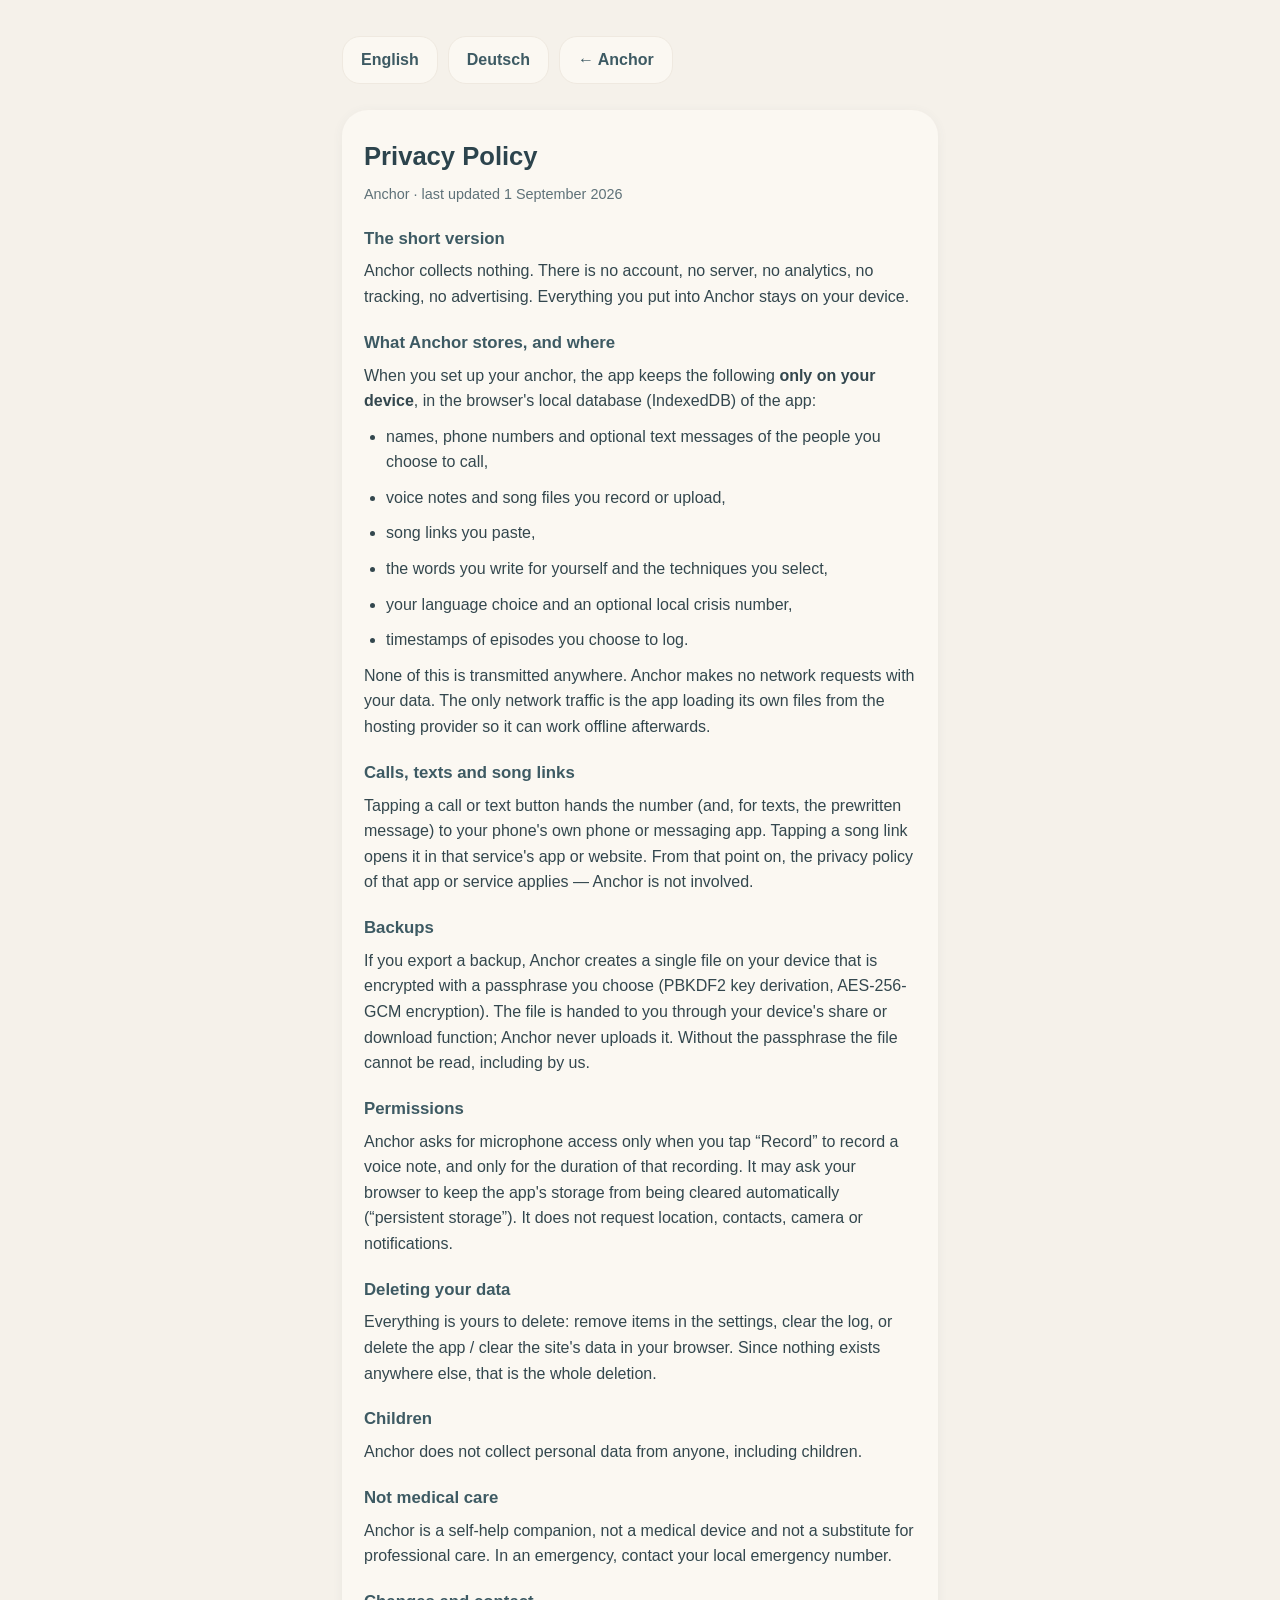
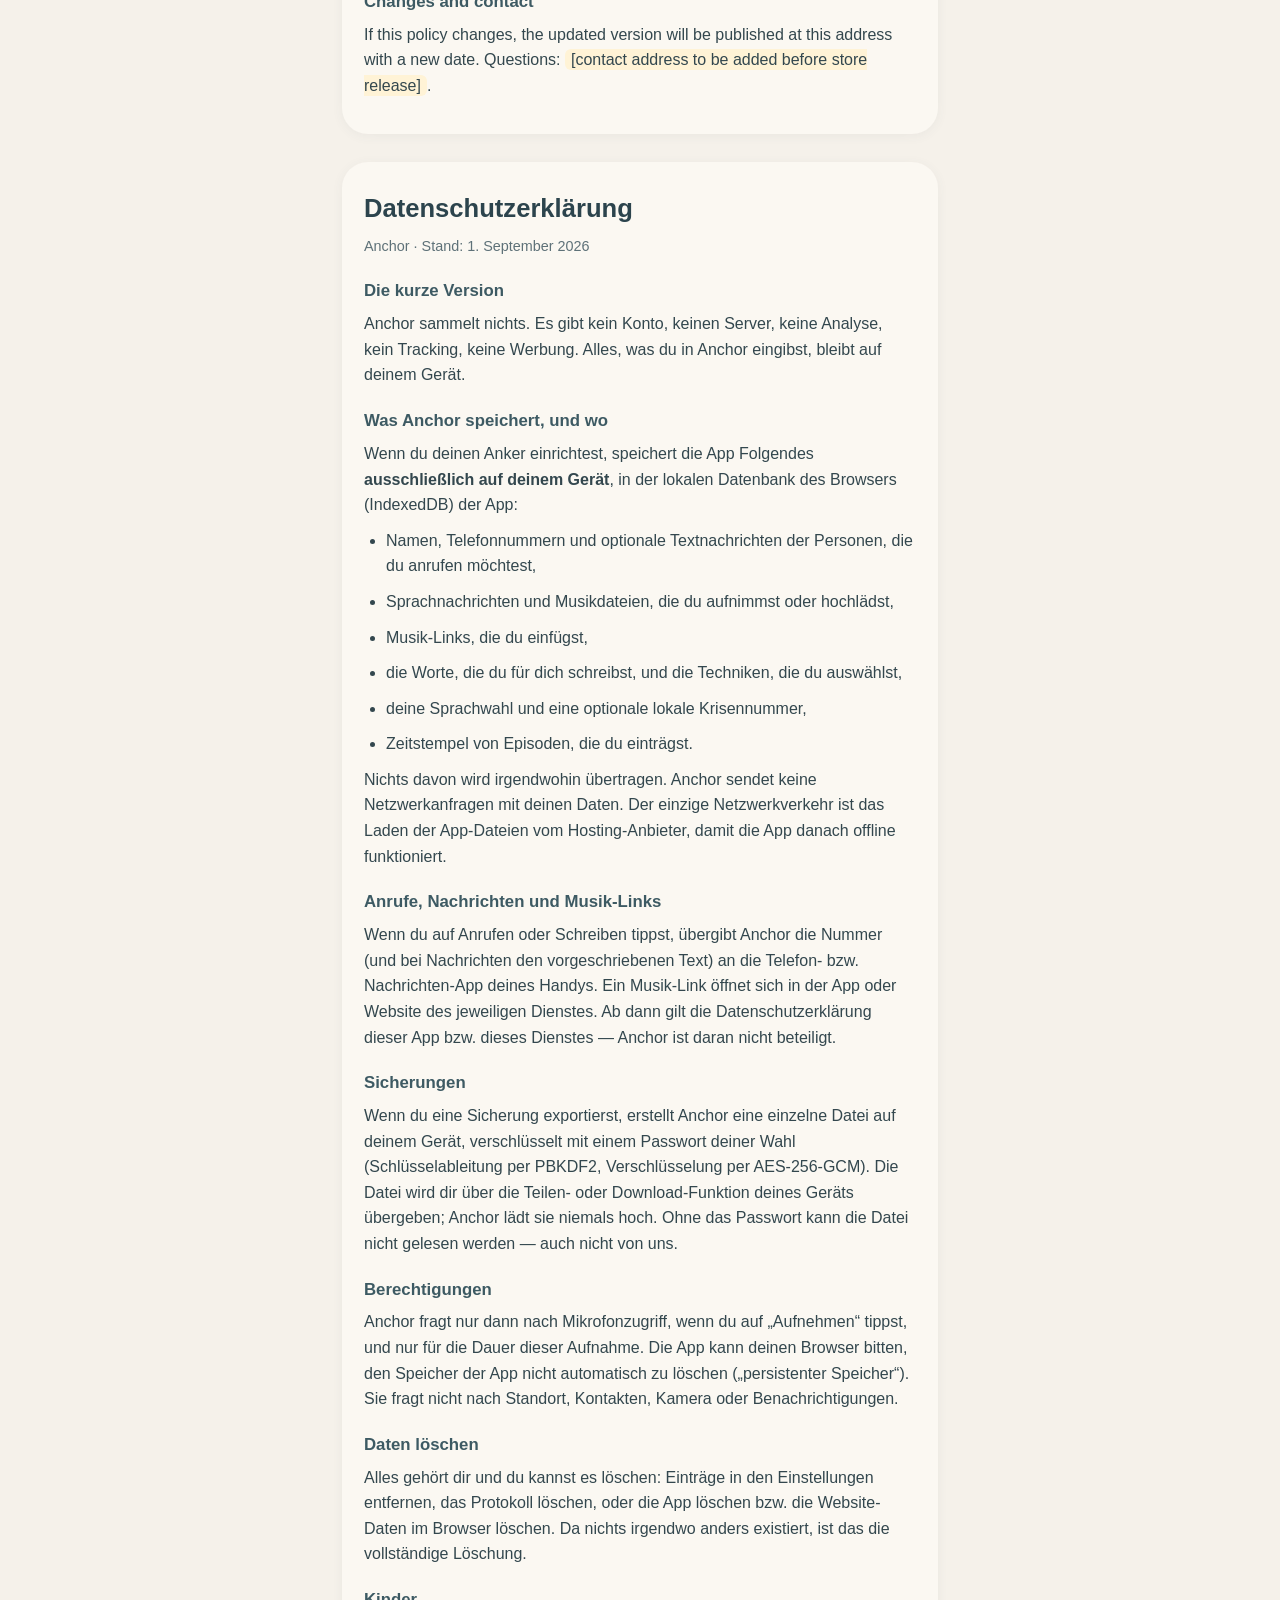
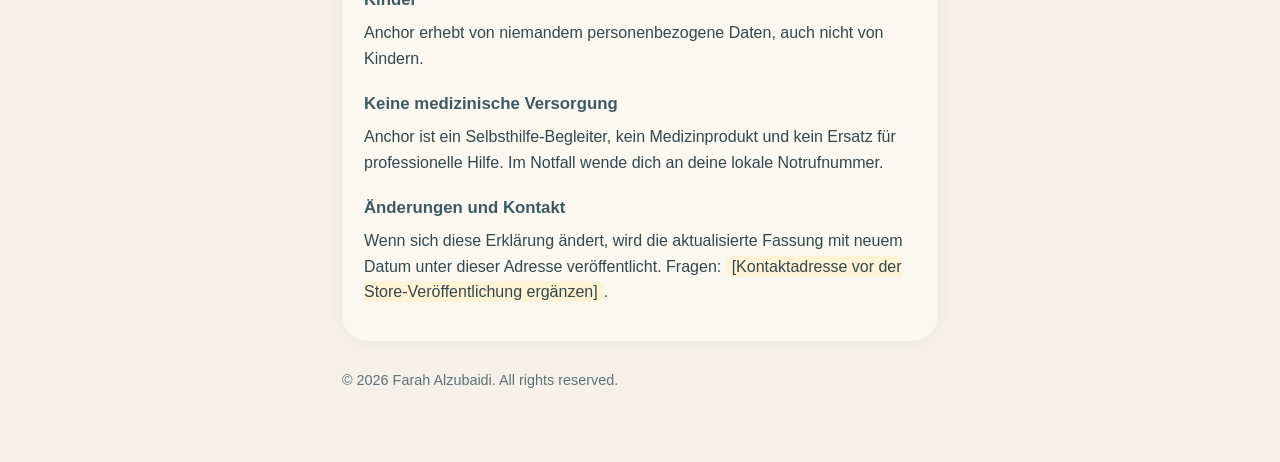
==== privacy.html @ 5fb08e79 "Internationalization: full German + English - i18n/en.js + i18n/de.js: every user-facing string (UI," ====
<!DOCTYPE html>
<html lang="en">
<head>
  <meta charset="UTF-8" />
  <meta name="viewport" content="width=device-width, initial-scale=1, viewport-fit=cover" />
  <title>Anchor — Privacy Policy · Datenschutz</title>
  <meta name="description" content="Anchor privacy policy (English and German). Everything stays on your device." />
  <link rel="icon" type="image/png" href="icons/icon-192.png" />
  <style>
    :root { --bg: #F5F1EA; --card: #FBF8F2; --ink: #33474E; --ink-soft: #5E7178; --teal: #3D5A63; --teal-deep: #2C444D; --sage: #A9BFA4; }
    * { box-sizing: border-box; margin: 0; padding: 0; }
    body { font-family: -apple-system, BlinkMacSystemFont, "SF Pro Rounded", "Segoe UI", Roboto, sans-serif; background: var(--bg); color: var(--ink); line-height: 1.6; -webkit-font-smoothing: antialiased; }
    main { max-width: 640px; margin: 0 auto; padding: 36px 22px 60px; }
    .lang-nav { display: flex; gap: 10px; margin-bottom: 26px; flex-wrap: wrap; }
    .lang-nav a, .back { display: inline-block; padding: 10px 18px; border-radius: 18px; background: var(--card); color: var(--teal); text-decoration: none; font-weight: 600; border: 1.5px solid #EFE9E0; }
    section { background: var(--card); border-radius: 26px; padding: 26px 22px; margin-bottom: 28px; box-shadow: 0 2px 12px rgba(61, 90, 99, 0.06); }
    h1 { font-size: 1.6rem; color: var(--teal-deep); margin-bottom: 6px; }
    h2 { font-size: 1.05rem; color: var(--teal); margin: 20px 0 6px; }
    p, li { color: var(--ink); margin-bottom: 10px; }
    ul { padding-left: 22px; }
    .meta { color: var(--ink-soft); font-size: 0.9rem; }
    .placeholder { background: #FFF3D6; padding: 2px 6px; border-radius: 6px; }
  </style>
</head>
<body>
<main>
  <nav class="lang-nav" aria-label="Language">
    <a href="#en">English</a>
    <a href="#de">Deutsch</a>
    <a class="back" href="./">← Anchor</a>
  </nav>

  <section id="en">
    <h1>Privacy Policy</h1>
    <p class="meta">Anchor · last updated 1 September 2026</p>

    <h2>The short version</h2>
    <p>Anchor collects nothing. There is no account, no server, no analytics, no tracking, no advertising. Everything you put into Anchor stays on your device.</p>

    <h2>What Anchor stores, and where</h2>
    <p>When you set up your anchor, the app keeps the following <strong>only on your device</strong>, in the browser's local database (IndexedDB) of the app:</p>
    <ul>
      <li>names, phone numbers and optional text messages of the people you choose to call,</li>
      <li>voice notes and song files you record or upload,</li>
      <li>song links you paste,</li>
      <li>the words you write for yourself and the techniques you select,</li>
      <li>your language choice and an optional local crisis number,</li>
      <li>timestamps of episodes you choose to log.</li>
    </ul>
    <p>None of this is transmitted anywhere. Anchor makes no network requests with your data. The only network traffic is the app loading its own files from the hosting provider so it can work offline afterwards.</p>

    <h2>Calls, texts and song links</h2>
    <p>Tapping a call or text button hands the number (and, for texts, the prewritten message) to your phone's own phone or messaging app. Tapping a song link opens it in that service's app or website. From that point on, the privacy policy of that app or service applies — Anchor is not involved.</p>

    <h2>Backups</h2>
    <p>If you export a backup, Anchor creates a single file on your device that is encrypted with a passphrase you choose (PBKDF2 key derivation, AES-256-GCM encryption). The file is handed to you through your device's share or download function; Anchor never uploads it. Without the passphrase the file cannot be read, including by us.</p>

    <h2>Permissions</h2>
    <p>Anchor asks for microphone access only when you tap “Record” to record a voice note, and only for the duration of that recording. It may ask your browser to keep the app's storage from being cleared automatically (“persistent storage”). It does not request location, contacts, camera or notifications.</p>

    <h2>Deleting your data</h2>
    <p>Everything is yours to delete: remove items in the settings, clear the log, or delete the app / clear the site's data in your browser. Since nothing exists anywhere else, that is the whole deletion.</p>

    <h2>Children</h2>
    <p>Anchor does not collect personal data from anyone, including children.</p>

    <h2>Not medical care</h2>
    <p>Anchor is a self-help companion, not a medical device and not a substitute for professional care. In an emergency, contact your local emergency number.</p>

    <h2>Changes and contact</h2>
    <p>If this policy changes, the updated version will be published at this address with a new date. Questions: <span class="placeholder">[contact address to be added before store release]</span>.</p>
  </section>

  <section id="de" lang="de">
    <h1>Datenschutzerklärung</h1>
    <p class="meta">Anchor · Stand: 1. September 2026</p>

    <h2>Die kurze Version</h2>
    <p>Anchor sammelt nichts. Es gibt kein Konto, keinen Server, keine Analyse, kein Tracking, keine Werbung. Alles, was du in Anchor eingibst, bleibt auf deinem Gerät.</p>

    <h2>Was Anchor speichert, und wo</h2>
    <p>Wenn du deinen Anker einrichtest, speichert die App Folgendes <strong>ausschließlich auf deinem Gerät</strong>, in der lokalen Datenbank des Browsers (IndexedDB) der App:</p>
    <ul>
      <li>Namen, Telefonnummern und optionale Textnachrichten der Personen, die du anrufen möchtest,</li>
      <li>Sprachnachrichten und Musikdateien, die du aufnimmst oder hochlädst,</li>
      <li>Musik-Links, die du einfügst,</li>
      <li>die Worte, die du für dich schreibst, und die Techniken, die du auswählst,</li>
      <li>deine Sprachwahl und eine optionale lokale Krisennummer,</li>
      <li>Zeitstempel von Episoden, die du einträgst.</li>
    </ul>
    <p>Nichts davon wird irgendwohin übertragen. Anchor sendet keine Netzwerkanfragen mit deinen Daten. Der einzige Netzwerkverkehr ist das Laden der App-Dateien vom Hosting-Anbieter, damit die App danach offline funktioniert.</p>

    <h2>Anrufe, Nachrichten und Musik-Links</h2>
    <p>Wenn du auf Anrufen oder Schreiben tippst, übergibt Anchor die Nummer (und bei Nachrichten den vorgeschriebenen Text) an die Telefon- bzw. Nachrichten-App deines Handys. Ein Musik-Link öffnet sich in der App oder Website des jeweiligen Dienstes. Ab dann gilt die Datenschutzerklärung dieser App bzw. dieses Dienstes — Anchor ist daran nicht beteiligt.</p>

    <h2>Sicherungen</h2>
    <p>Wenn du eine Sicherung exportierst, erstellt Anchor eine einzelne Datei auf deinem Gerät, verschlüsselt mit einem Passwort deiner Wahl (Schlüsselableitung per PBKDF2, Verschlüsselung per AES-256-GCM). Die Datei wird dir über die Teilen- oder Download-Funktion deines Geräts übergeben; Anchor lädt sie niemals hoch. Ohne das Passwort kann die Datei nicht gelesen werden — auch nicht von uns.</p>

    <h2>Berechtigungen</h2>
    <p>Anchor fragt nur dann nach Mikrofonzugriff, wenn du auf „Aufnehmen“ tippst, und nur für die Dauer dieser Aufnahme. Die App kann deinen Browser bitten, den Speicher der App nicht automatisch zu löschen („persistenter Speicher“). Sie fragt nicht nach Standort, Kontakten, Kamera oder Benachrichtigungen.</p>

    <h2>Daten löschen</h2>
    <p>Alles gehört dir und du kannst es löschen: Einträge in den Einstellungen entfernen, das Protokoll löschen, oder die App löschen bzw. die Website-Daten im Browser löschen. Da nichts irgendwo anders existiert, ist das die vollständige Löschung.</p>

    <h2>Kinder</h2>
    <p>Anchor erhebt von niemandem personenbezogene Daten, auch nicht von Kindern.</p>

    <h2>Keine medizinische Versorgung</h2>
    <p>Anchor ist ein Selbsthilfe-Begleiter, kein Medizinprodukt und kein Ersatz für professionelle Hilfe. Im Notfall wende dich an deine lokale Notrufnummer.</p>

    <h2>Änderungen und Kontakt</h2>
    <p>Wenn sich diese Erklärung ändert, wird die aktualisierte Fassung mit neuem Datum unter dieser Adresse veröffentlicht. Fragen: <span class="placeholder">[Kontaktadresse vor der Store-Veröffentlichung ergänzen]</span>.</p>
  </section>

  <p class="meta">© 2026 Farah Alzubaidi. All rights reserved.</p>
</main>
</body>
</html>
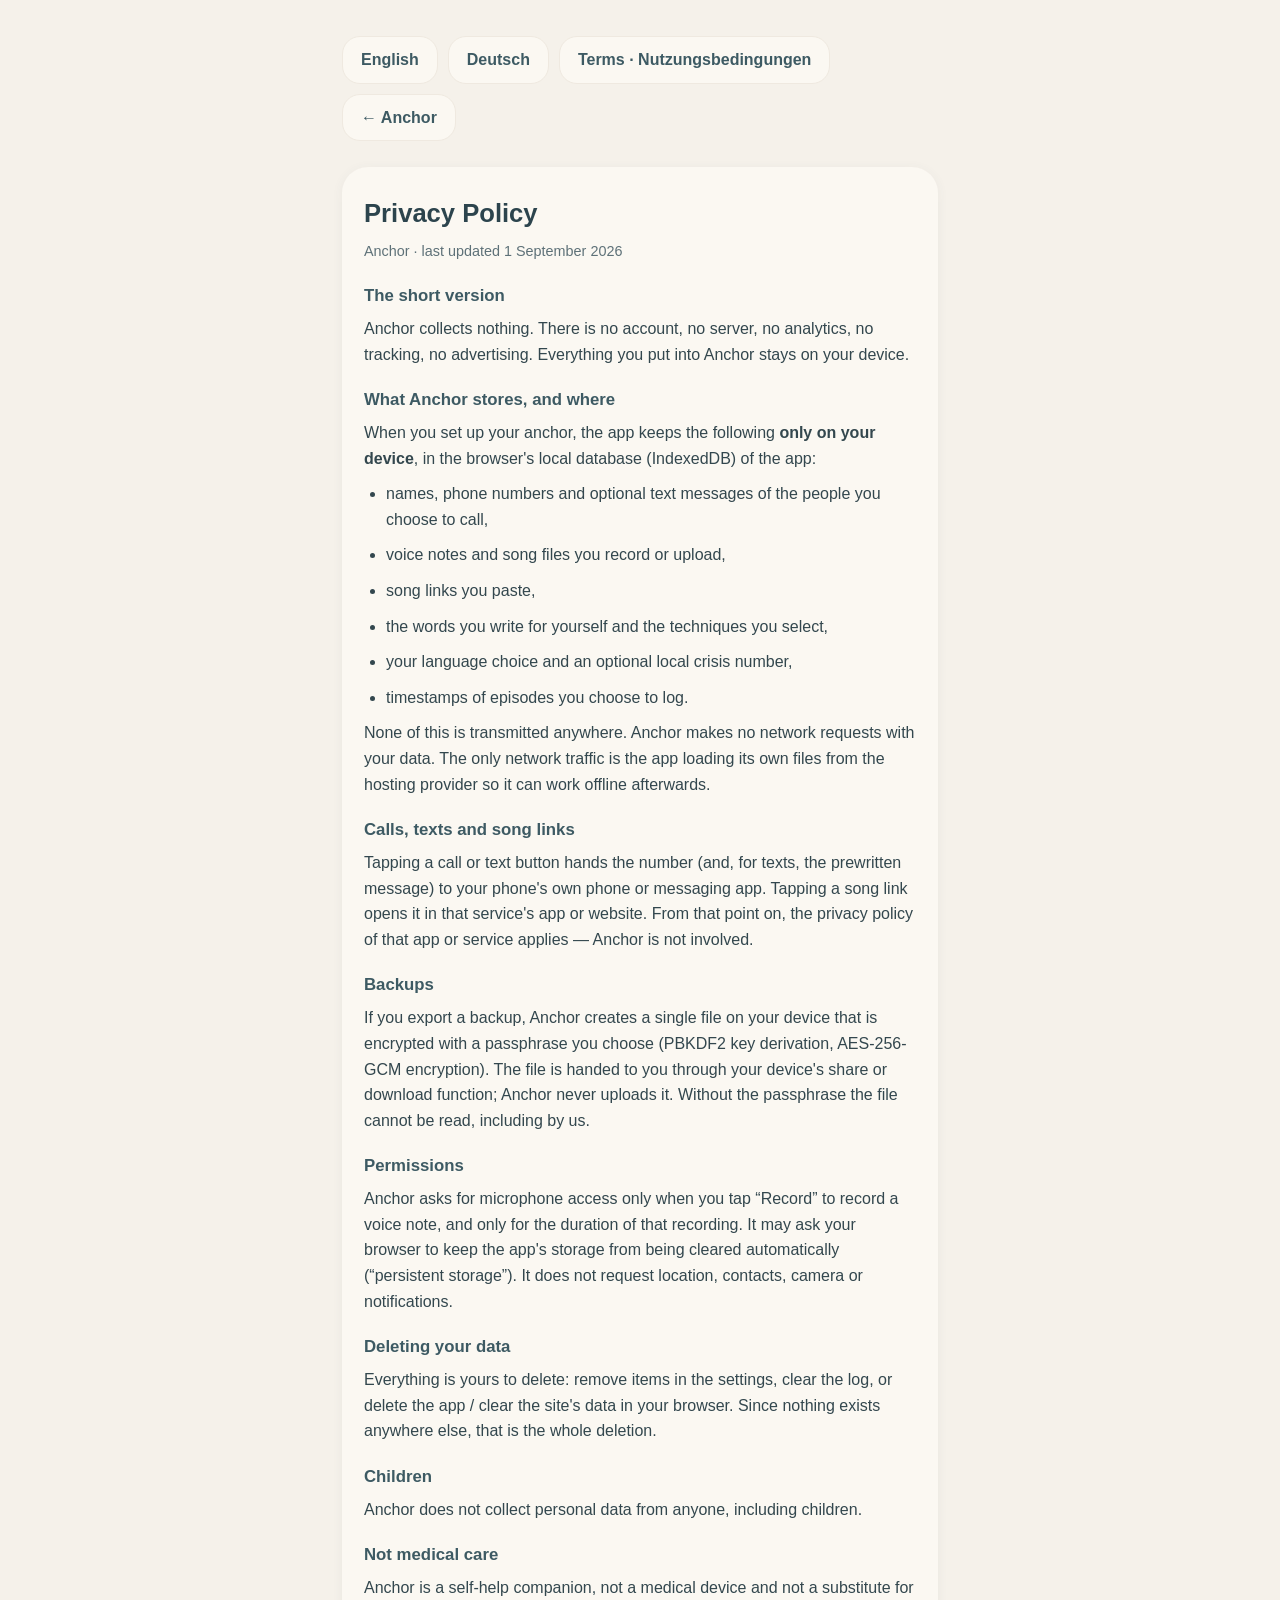
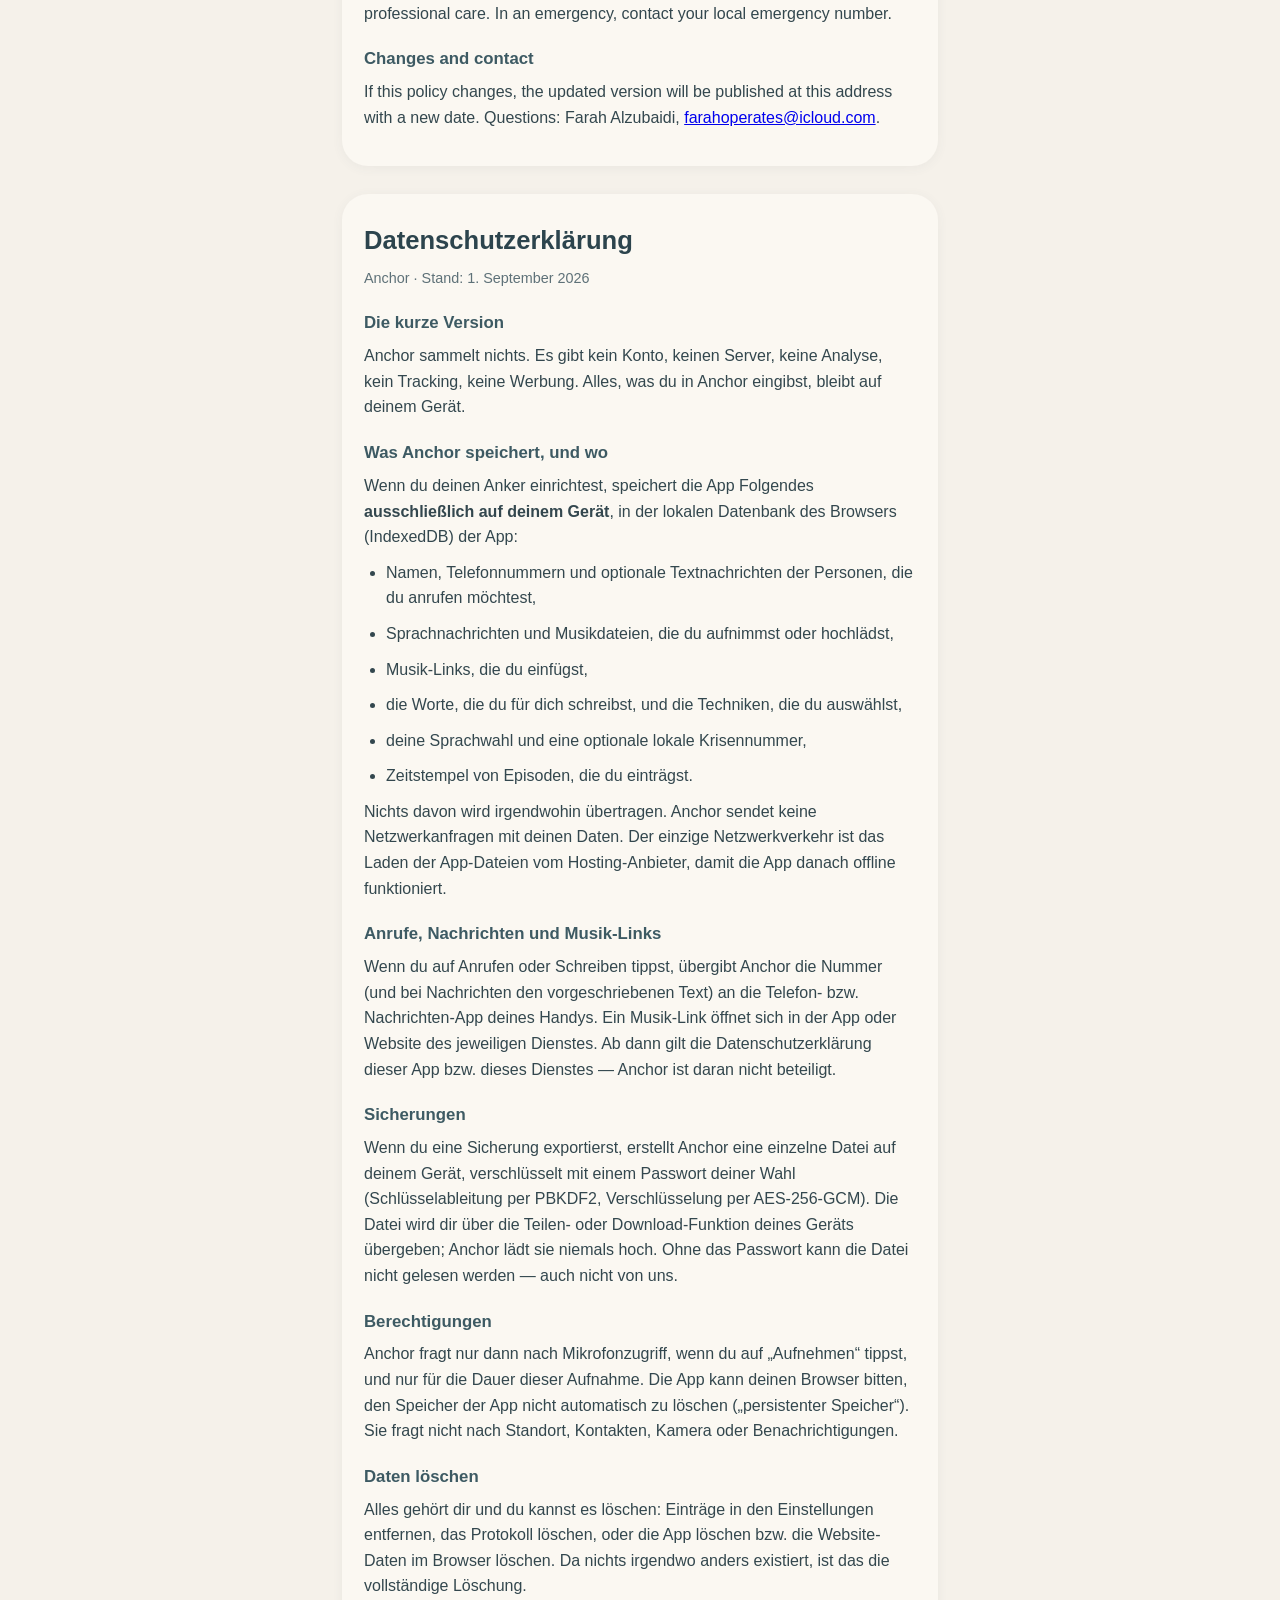
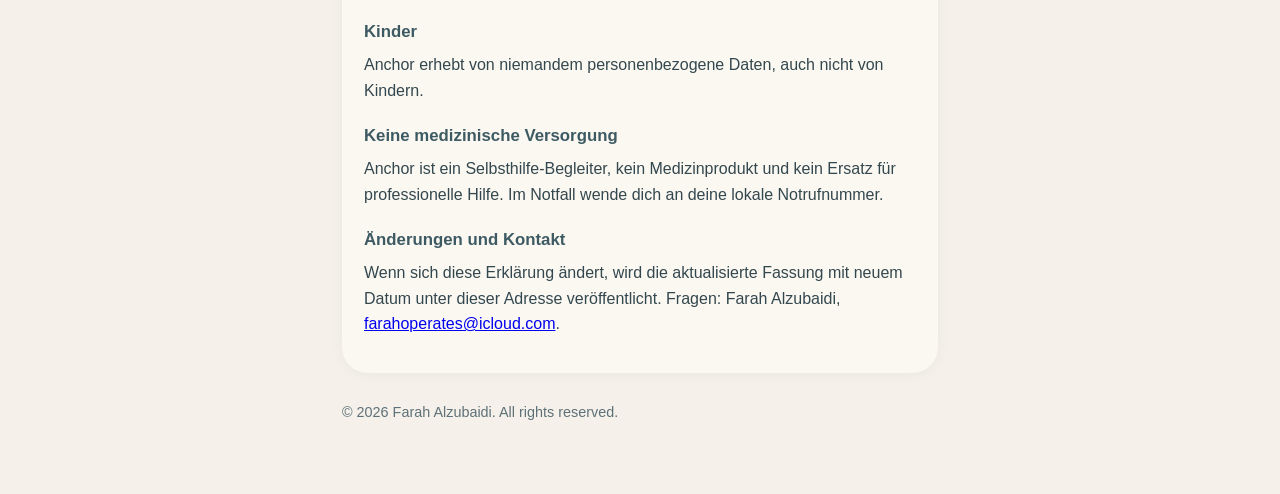
==== commit 5cb05881: "Legal hardening: reword 4 phrases, one-time disclaimer, terms page - Phrases 15/18/20/32 (EN + DE) n" ====
--- a/privacy.html
+++ b/privacy.html
@@ -27,6 +27,7 @@
   <nav class="lang-nav" aria-label="Language">
     <a href="#en">English</a>
     <a href="#de">Deutsch</a>
+    <a href="terms.html">Terms · Nutzungsbedingungen</a>
     <a class="back" href="./">← Anchor</a>
   </nav>
 
@@ -68,7 +69,7 @@
     <p>Anchor is a self-help companion, not a medical device and not a substitute for professional care. In an emergency, contact your local emergency number.</p>
 
     <h2>Changes and contact</h2>
-    <p>If this policy changes, the updated version will be published at this address with a new date. Questions: <span class="placeholder">[contact address to be added before store release]</span>.</p>
+    <p>If this policy changes, the updated version will be published at this address with a new date. Questions: Farah Alzubaidi, <a href="mailto:farahoperates@icloud.com">farahoperates@icloud.com</a>.</p>
   </section>
 
   <section id="de" lang="de">
@@ -109,7 +110,7 @@
     <p>Anchor ist ein Selbsthilfe-Begleiter, kein Medizinprodukt und kein Ersatz für professionelle Hilfe. Im Notfall wende dich an deine lokale Notrufnummer.</p>
 
     <h2>Änderungen und Kontakt</h2>
-    <p>Wenn sich diese Erklärung ändert, wird die aktualisierte Fassung mit neuem Datum unter dieser Adresse veröffentlicht. Fragen: <span class="placeholder">[Kontaktadresse vor der Store-Veröffentlichung ergänzen]</span>.</p>
+    <p>Wenn sich diese Erklärung ändert, wird die aktualisierte Fassung mit neuem Datum unter dieser Adresse veröffentlicht. Fragen: Farah Alzubaidi, <a href="mailto:farahoperates@icloud.com">farahoperates@icloud.com</a>.</p>
   </section>
 
   <p class="meta">© 2026 Farah Alzubaidi. All rights reserved.</p>
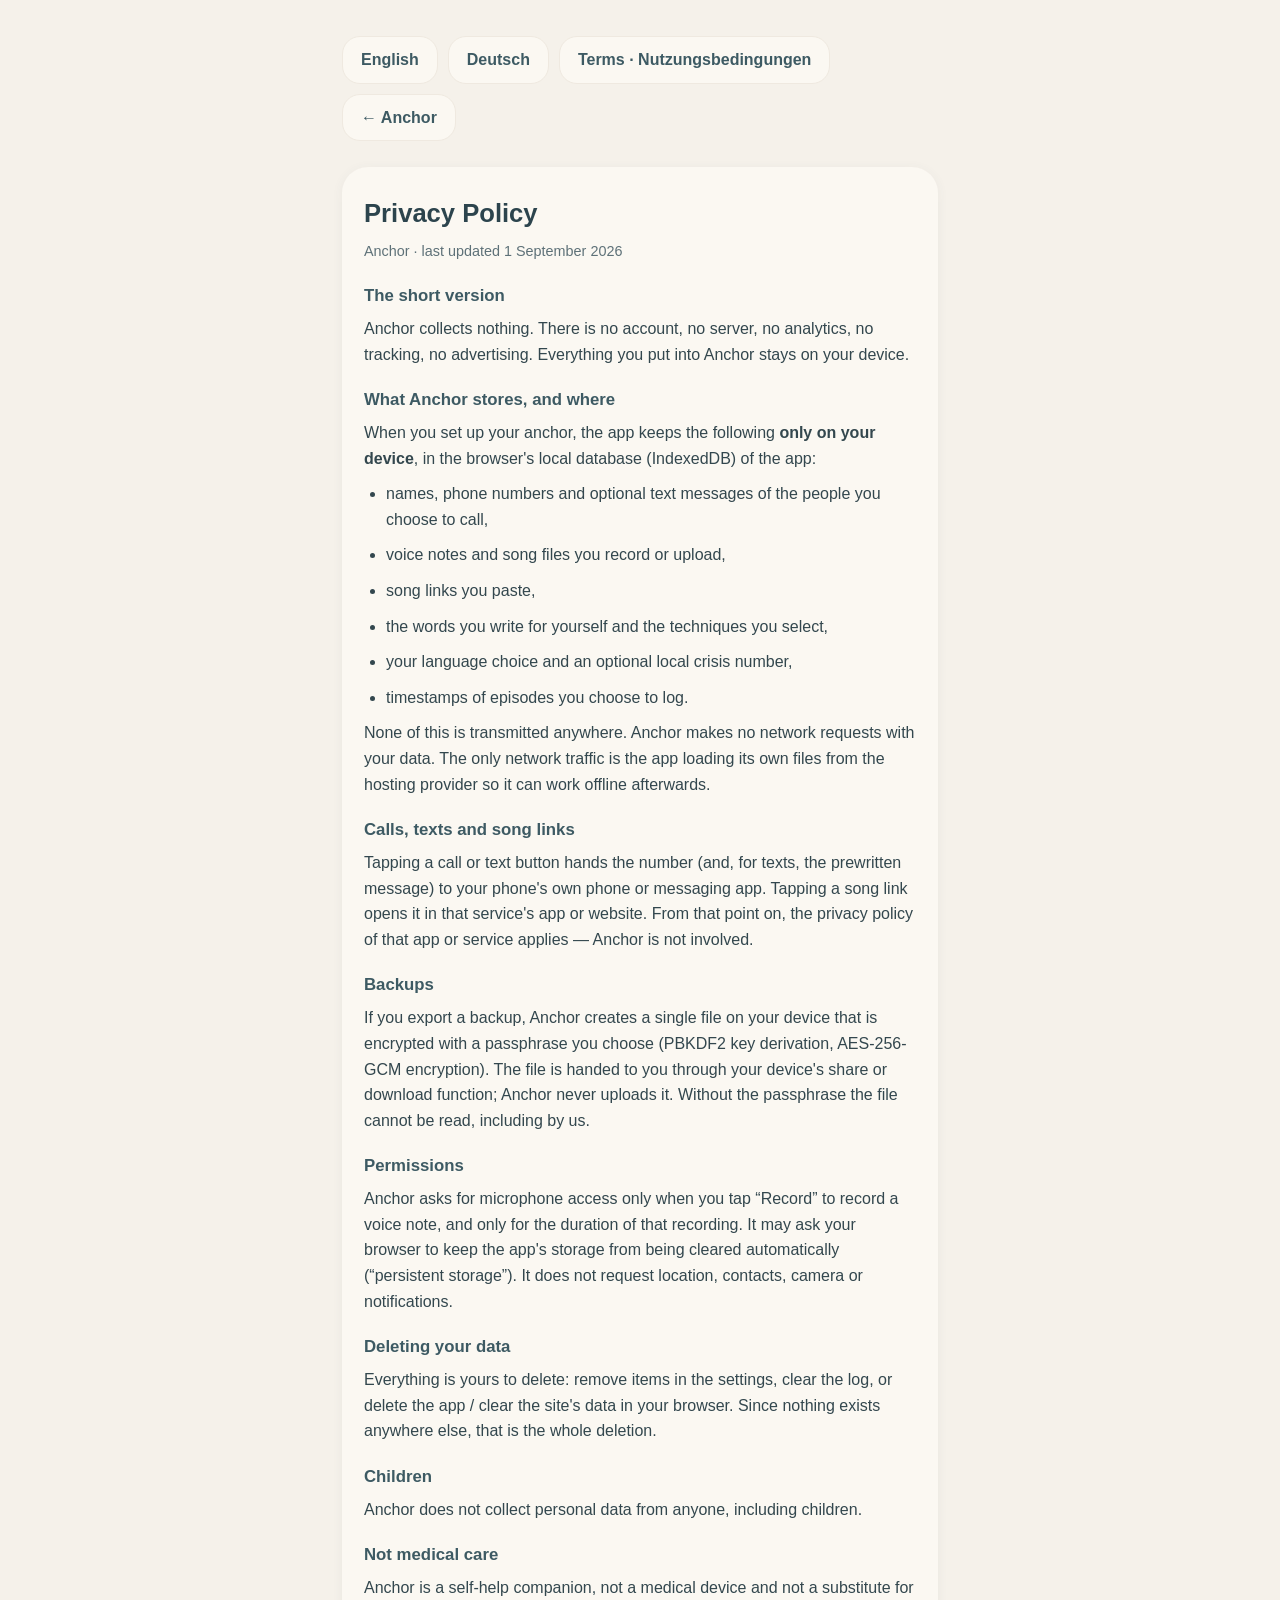
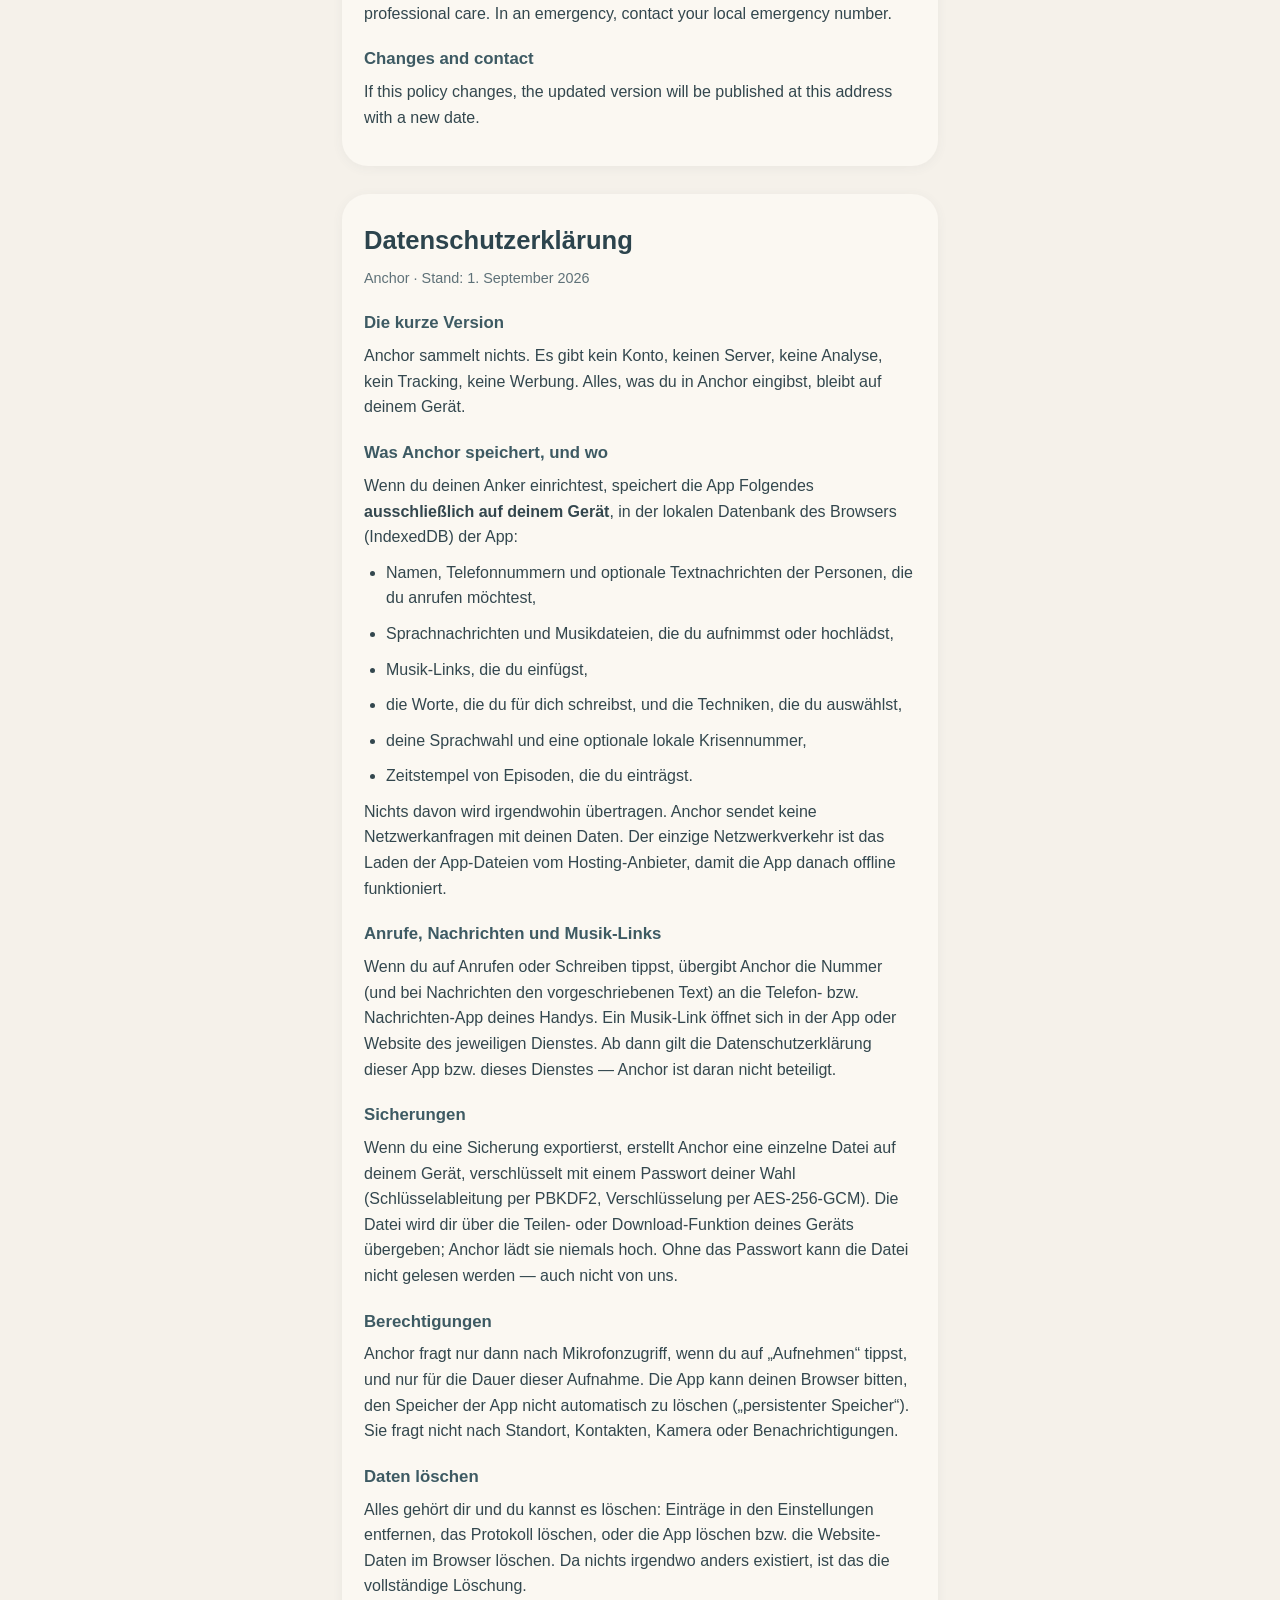
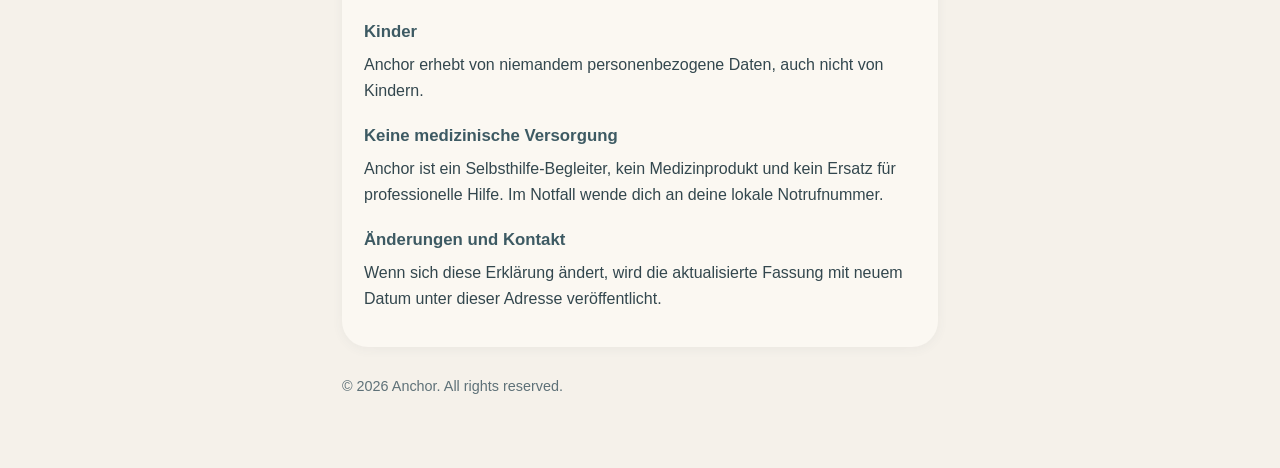
==== commit 0a992ce8: "Pre-ship scrub: remove personal name and email from user-facing surfaces - terms.html / privacy.html" ====
--- a/privacy.html
+++ b/privacy.html
@@ -69,7 +69,8 @@
     <p>Anchor is a self-help companion, not a medical device and not a substitute for professional care. In an emergency, contact your local emergency number.</p>
 
     <h2>Changes and contact</h2>
-    <p>If this policy changes, the updated version will be published at this address with a new date. Questions: Farah Alzubaidi, <a href="mailto:farahoperates@icloud.com">farahoperates@icloud.com</a>.</p>
+    <p>If this policy changes, the updated version will be published at this address with a new date.</p>
+    <!-- TODO: CONTACT_EMAIL -->
   </section>
 
   <section id="de" lang="de">
@@ -110,10 +111,11 @@
     <p>Anchor ist ein Selbsthilfe-Begleiter, kein Medizinprodukt und kein Ersatz für professionelle Hilfe. Im Notfall wende dich an deine lokale Notrufnummer.</p>
 
     <h2>Änderungen und Kontakt</h2>
-    <p>Wenn sich diese Erklärung ändert, wird die aktualisierte Fassung mit neuem Datum unter dieser Adresse veröffentlicht. Fragen: Farah Alzubaidi, <a href="mailto:farahoperates@icloud.com">farahoperates@icloud.com</a>.</p>
+    <p>Wenn sich diese Erklärung ändert, wird die aktualisierte Fassung mit neuem Datum unter dieser Adresse veröffentlicht.</p>
+    <!-- TODO: CONTACT_EMAIL -->
   </section>
 
-  <p class="meta">© 2026 Farah Alzubaidi. All rights reserved.</p>
+  <p class="meta">© 2026 Anchor. All rights reserved.</p>
 </main>
 </body>
 </html>
